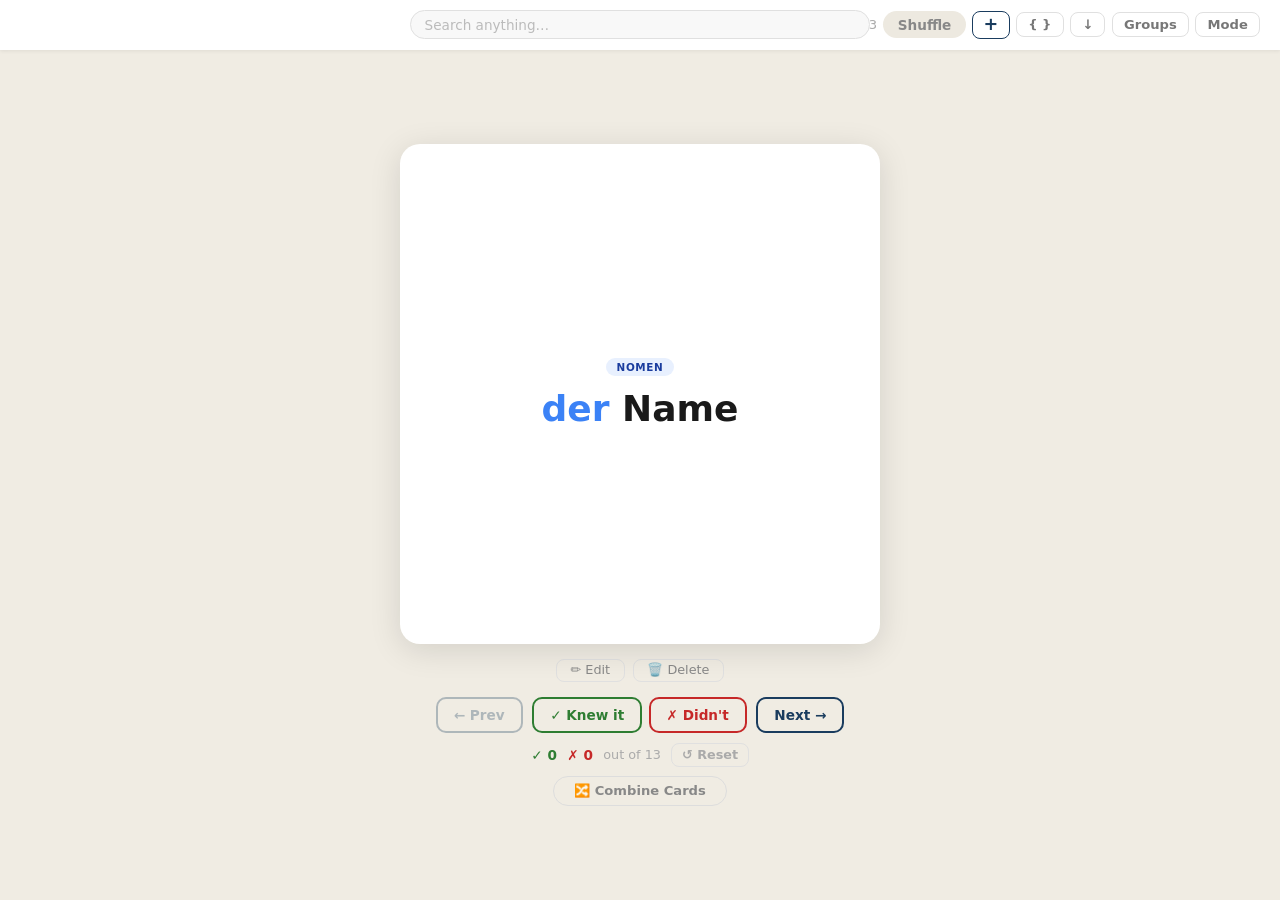
==== index.html @ d4224891 "adds ai capability" ====
<!doctype html>
<html lang="en">
  <head>
    <meta charset="UTF-8" />
    <meta name="viewport" content="width=device-width, initial-scale=1" />
    <title>German Cards</title>
    <link rel="icon" type="image/svg+xml" href="favicon.svg" />
    <link rel="stylesheet" href="style.css" />
  </head>
  <body>
    <!-- ── Single Study Screen ───────────────────────────────── -->
    <div id="view-study" class="view active">
      <header>
        <!-- Group title strip (navy, shown only in group study mode) -->
        <div id="group-title-bar" class="hidden">
          <span id="group-mode-label"></span>
        </div>

        <!-- Main nav row -->
        <div class="header-nav">
          <!-- Back button (group mode) -->
          <button class="hidden" id="btn-back-groups" title="Back to Groups">
            ‹
          </button>

          <!-- Search -->
          <div class="search-wrap" id="search-wrap">
            <input
              type="text"
              id="search-input"
              placeholder="Search anything…"
              autocomplete="off"
              spellcheck="false"
            />
            <div class="search-dropdown hidden" id="search-dropdown"></div>
          </div>

          <!-- Hamburger (mobile only) -->
          <button
            class="header-btn hamburger-btn"
            id="btn-hamburger"
            aria-label="Menu"
          >
            ☰
          </button>

          <!-- Right side controls -->
          <div class="header-right">
            <!-- Deck cycle button + dropdown -->
            <div class="deck-switcher" id="deck-switcher">
              <button class="deck-cycle-btn" id="deck-cycle-btn">Nouns</button>
              <div class="deck-dropdown hidden" id="deck-dropdown">
                <button class="deck-drop-opt" data-deck="nouns">Nouns</button>
                <button class="deck-drop-opt" data-deck="verbs">Verbs</button>
                <button class="deck-drop-opt" data-deck="adjectives">
                  Adjectives
                </button>
                <button class="deck-drop-opt" data-deck="adverbs">
                  Adverbs
                </button>
                <button class="deck-drop-opt" data-deck="prepositions">
                  Prepositions
                </button>
              </div>
            </div>
            <span id="card-counter"></span>
            <div class="shuffle-ctrl">
              <button id="shuffle-btn" class="shuffle-btn">Shuffle</button>
              <button
                id="shuffle-off"
                class="shuffle-off hidden"
                title="Disable shuffle"
              >
                ✕
              </button>
            </div>
            <button class="header-btn primary" id="btn-add" title="Add card">
              +
            </button>
            <button
              class="header-btn"
              id="btn-bulk-add"
              title="Bulk add vocab via JSON"
            >
              { }
            </button>
            <button
              class="header-btn"
              id="btn-export"
              title="Export to vocab.txt"
            >
              ↓
            </button>
            <button class="header-btn" id="btn-groups" title="Groups">
              Groups
            </button>
            <div class="mode-switcher" id="mode-switcher">
              <button class="header-btn mode-cycle-btn" id="mode-cycle-btn">
                Mode
              </button>
              <div class="mode-dropdown hidden" id="mode-dropdown">
                <a class="mode-drop-opt" href="vocabgendertraining/index.html"
                  >Gender</a
                >
                <a class="mode-drop-opt" href="flipped/index.html">Flipped</a>
              </div>
            </div>
          </div>
        </div>
      </header>

      <!-- Card area (hidden when summary shows) -->
      <div id="study-content" class="study-main">
        <div class="card-scene">
          <div class="card-inner" id="card-inner">
            <div class="card-front" id="card-front"></div>
            <div class="card-back" id="card-back"></div>
          </div>
        </div>

        <!-- Edit / Delete row (fixed height slot) -->
        <div class="card-actions-row">
          <div class="card-actions" id="card-actions">
            <button id="btn-edit-card">✏️ Edit</button>
            <button id="btn-delete-card">🗑️ Delete</button>
          </div>
          <div id="delete-confirm" class="hidden">
            <span id="delete-confirm-text">Delete this card?</span>
            <button id="btn-confirm-delete">Yes</button>
            <button id="btn-cancel-delete">No</button>
          </div>
        </div>

        <!-- Prev / Knew / Didn't / Next -->
        <div class="study-nav">
          <button id="btn-prev">← Prev</button>
          <div class="knew-buttons">
            <button id="btn-knew">✓ Knew it</button>
            <button id="btn-didnt">✗ Didn't</button>
          </div>
          <button id="btn-next">Next →</button>
        </div>

        <!-- Score line + reset -->
        <div id="score-line">
          <span id="score-knew">✓ 0</span>
          <span id="score-didnt">✗ 0</span>
          <span id="score-total"></span>
          <button id="btn-reset" title="Reset progress">↺ Reset</button>
        </div>

        <!-- Combine both decks -->
        <button id="btn-combine">🔀 Combine Cards</button>

        <!-- Revision mode banner -->
        <div id="revision-banner" class="hidden">
          Revision mode active &nbsp;·&nbsp;
          <button id="btn-clear-revision">Refill all cards</button>
        </div>
      </div>

      <!-- Session summary -->
      <div class="summary-wrap hidden" id="summary-wrap">
        <div id="session-summary">
          <h2>Session complete!</h2>
          <p id="summary-text"></p>
          <div id="summary-missed-list"></div>
          <div class="summary-buttons">
            <button id="btn-restart">Restart deck</button>
            <button id="btn-retry-missed" class="hidden">↺ Retry missed</button>
            <button id="btn-refill-deck" class="hidden">
              Refill all cards
            </button>
          </div>
        </div>
      </div>
    </div>

    <!-- ── Groups Screen ─────────────────────────────────────── -->
    <div id="view-groups" class="view">
      <header>
        <button class="header-btn" id="btn-back-library">← Library</button>
        <h1 class="groups-title">Groups</h1>
        <button class="header-btn primary" id="btn-new-group">
          + New Group
        </button>
      </header>
      <div id="groups-list" class="groups-list"></div>
    </div>

    <!-- ── Add / Edit Card Modal ─────────────────────────────── -->
    <div id="modal-overlay" class="hidden">
      <div class="modal">
        <h2 id="modal-title">Add Card</h2>

        <div class="type-selector">
          <button class="type-btn active" data-type="verb">Verb</button>
          <button class="type-btn" data-type="noun">Noun</button>
          <button class="type-btn" data-type="adjective">Adjective</button>
          <button class="type-btn" data-type="adverb">Adverb</button>
          <button class="type-btn" data-type="preposition">Preposition</button>
        </div>

        <!-- AI mode toggle -->
        <div class="ai-toggle-row" id="ai-toggle-row">
          <label class="ai-switch">
            <input type="checkbox" id="ai-mode-toggle" />
            <span class="ai-slider"></span>
          </label>
          <span class="ai-toggle-label">✨ AI Fill</span>
          <button id="btn-ai-key" title="Set / change Anthropic API key">
            🔑
          </button>
        </div>

        <!-- AI panel (word input → preview → accept) -->
        <div id="ai-panel" class="hidden">
          <div id="ai-input-row">
            <div class="form-group">
              <label>Word</label>
              <input
                type="text"
                id="ai-word"
                placeholder="e.g. gehen"
                autocomplete="off"
                spellcheck="false"
              />
            </div>
            <button id="btn-ai-generate">✨ Generate</button>
            <div id="ai-error"></div>
          </div>
          <div id="ai-preview" class="hidden">
            <div id="ai-preview-content"></div>
            <div class="ai-preview-actions">
              <button id="btn-ai-accept">✓ Add</button>
              <button id="btn-ai-edit">✏️ Edit</button>
              <button id="btn-ai-cancel">Cancel</button>
            </div>
          </div>
        </div>

        <!-- Verb Form -->
        <div id="verb-form">
          <div class="form-group">
            <label>Infinitiv</label>
            <input type="text" id="verb-name" placeholder="e.g. gehen" />
          </div>
          <div class="form-group">
            <label>Type</label>
            <select id="verb-type">
              <option value="regular">Regular</option>
              <option value="irregular">Irregular</option>
            </select>
          </div>
          <label
            style="
              font-size: 0.75rem;
              font-weight: 700;
              color: #888;
              text-transform: uppercase;
              letter-spacing: 0.05em;
              display: block;
              margin-bottom: 0.4rem;
            "
            >Conjugations</label
          >
          <div class="conjugation-grid">
            <span class="conj-label">ich</span>
            <input type="text" id="conj-ich" placeholder="gehe" />
            <span class="conj-label">du</span>
            <input type="text" id="conj-du" placeholder="gehst" />
            <span class="conj-label">er/sie/es</span
            ><input type="text" id="conj-er" placeholder="geht" />
            <span class="conj-label">wir</span>
            <input type="text" id="conj-wir" placeholder="gehen" />
            <span class="conj-label">ihr</span>
            <input type="text" id="conj-ihr" placeholder="geht" />
            <span class="conj-label">Sie</span>
            <input type="text" id="conj-sie" placeholder="gehen" />
          </div>
          <label
            style="
              font-size: 0.75rem;
              font-weight: 700;
              color: #888;
              text-transform: uppercase;
              letter-spacing: 0.05em;
              display: block;
              margin-top: 0.75rem;
              margin-bottom: 0.4rem;
            "
            >Präteritum</label
          >
          <div class="conjugation-grid">
            <span class="conj-label">ich</span>
            <input type="text" id="prae-ich" placeholder="ging" />
            <span class="conj-label">du</span>
            <input type="text" id="prae-du" placeholder="gingst" />
            <span class="conj-label">er/sie/es</span>
            <input type="text" id="prae-er" placeholder="ging" />
            <span class="conj-label">wir</span>
            <input type="text" id="prae-wir" placeholder="gingen" />
            <span class="conj-label">ihr</span>
            <input type="text" id="prae-ihr" placeholder="gingt" />
            <span class="conj-label">Sie</span>
            <input type="text" id="prae-sie" placeholder="gingen" />
          </div>
          <label
            style="
              font-size: 0.75rem;
              font-weight: 700;
              color: #888;
              text-transform: uppercase;
              letter-spacing: 0.05em;
              display: block;
              margin-top: 0.75rem;
              margin-bottom: 0.4rem;
            "
            >Partizip II</label
          >
          <div class="form-group">
            <input
              type="text"
              id="verb-partizip2"
              placeholder="e.g. gegangen"
            />
          </div>
          <div class="form-group">
            <label>Meaning (English)</label>
            <input type="text" id="verb-eng" placeholder="to go" />
          </div>
          <div class="form-group">
            <label>Meaning (Indonesian)</label>
            <input type="text" id="verb-ind" placeholder="pergi" />
          </div>
        </div>

        <!-- Noun Form -->
        <div id="noun-form" class="hidden">
          <div class="form-group">
            <label>Nomen</label>
            <input type="text" id="noun-name" placeholder="e.g. Hund" />
          </div>
          <div class="form-group">
            <label>Plural</label>
            <input type="text" id="noun-plural" placeholder="e.g. Hunde" />
          </div>
          <div class="form-group">
            <label>Gender</label>
            <select id="noun-gender">
              <option value="maskulin">Maskulin (der)</option>
              <option value="feminin">Feminin (die)</option>
              <option value="netral">Netral (das)</option>
            </select>
          </div>
          <div class="form-group">
            <label>Meaning (English)</label>
            <input type="text" id="noun-eng" placeholder="dog" />
          </div>
          <div class="form-group">
            <label>Meaning (Indonesian)</label>
            <input type="text" id="noun-ind" placeholder="anjing" />
          </div>
        </div>

        <!-- Adverb Form -->
        <div id="adverb-form" class="hidden">
          <div class="form-group">
            <label>Adverb</label>
            <input type="text" id="adv-name" placeholder="e.g. schnell" />
          </div>
          <div class="form-group">
            <label>Type</label>
            <select id="adv-type">
              <option value="modal">Modal (how)</option>
              <option value="temporal">Temporal (when)</option>
              <option value="lokal">Lokal (where)</option>
              <option value="kausal">Kausal (why)</option>
            </select>
          </div>
          <div class="form-group">
            <label>Meaning (English)</label>
            <input type="text" id="adv-eng" placeholder="quickly" />
          </div>
          <div class="form-group">
            <label>Meaning (Indonesian)</label>
            <input type="text" id="adv-ind" placeholder="dengan cepat" />
          </div>
        </div>

        <!-- Preposition Form -->
        <div id="preposition-form" class="hidden">
          <div class="form-group">
            <label>Präposition</label>
            <input type="text" id="prep-name" placeholder="e.g. bei" />
          </div>
          <div class="form-group">
            <label>Case</label>
            <select id="prep-case">
              <option value="dativ">Dativ</option>
              <option value="akkusativ">Akkusativ</option>
              <option value="dativ/akkusativ">Dativ / Akkusativ</option>
            </select>
          </div>
          <div class="form-group">
            <label>Meaning (English)</label>
            <input type="text" id="prep-eng" placeholder="at / near / with" />
          </div>
          <div class="form-group">
            <label>Meaning (Indonesian)</label>
            <input
              type="text"
              id="prep-ind"
              placeholder="di / dekat / dengan"
            />
          </div>
        </div>

        <!-- Adjective Form -->
        <div id="adjective-form" class="hidden">
          <div class="form-group">
            <label>Grundform</label>
            <input type="text" id="adj-name" placeholder="e.g. schnell" />
          </div>
          <div class="form-group">
            <label>Komparativ</label>
            <input
              type="text"
              id="adj-comparative"
              placeholder="e.g. schneller"
            />
          </div>
          <div class="form-group">
            <label>Superlativ</label>
            <input
              type="text"
              id="adj-superlative"
              placeholder="e.g. am schnellsten"
            />
          </div>
          <div class="form-group">
            <label>Meaning (English)</label>
            <input type="text" id="adj-eng" placeholder="fast" />
          </div>
          <div class="form-group">
            <label>Meaning (Indonesian)</label>
            <input type="text" id="adj-ind" placeholder="cepat" />
          </div>
        </div>

        <div class="modal-actions">
          <button id="btn-modal-save">Save</button>
          <button id="btn-modal-cancel">Cancel</button>
        </div>
      </div>
    </div>

    <!-- ── Group Create / Edit Modal ─────────────────────────── -->
    <div id="modal-group-overlay" class="hidden">
      <div class="modal">
        <h2 id="modal-group-title">New Group</h2>

        <div class="form-group">
          <label>Group Name</label>
          <input
            type="text"
            id="group-name-input"
            placeholder="e.g. Week 1 Vocab"
          />
        </div>

        <div class="card-picker">
          <div class="card-picker-header">
            <span class="picker-label">Cards</span>
            <input
              type="text"
              id="card-picker-search"
              placeholder="Filter cards…"
              autocomplete="off"
              spellcheck="false"
            />
          </div>
          <div id="card-picker-list"></div>
        </div>

        <div class="modal-actions">
          <button id="btn-group-save">Save</button>
          <button id="btn-group-cancel">Cancel</button>
        </div>
      </div>
    </div>

    <!-- ── Bulk Add Vocab Modal ─────────────────────────────── -->
    <div id="modal-bulk-overlay" class="hidden">
      <div class="modal">
        <h2>Add Vocab</h2>
        <div class="form-group">
          <label>Add Mode</label>
          <select id="bulk-add-mode">
            <option value="single">Single Type</option>
            <option value="combined">Combined (All Types)</option>
          </select>
        </div>
        <div id="bulk-single-fields" class="form-group">
          <label>Type of Vocab</label>
          <select id="bulk-vocab-type">
            <option value="noun">Noun</option>
            <option value="verb">Verb</option>
            <option value="adjective">Adjective</option>
            <option value="adverb">Adverb</option>
            <option value="preposition">Preposition</option>
          </select>
        </div>
        <div id="bulk-combined-fields" class="form-group hidden">
          <label>Type of Input</label>
          <select id="bulk-input-type">
            <option value="text">Text</option>
            <option value="file">File Upload</option>
          </select>
          <input
            type="file"
            id="bulk-vocab-file"
            accept=".txt,.json"
            class="hidden"
            style="margin-top: 0.5rem"
          />
        </div>
        <div class="form-group">
          <label>Vocab JSON</label>
          <textarea
            id="bulk-vocab-json"
            rows="12"
            spellcheck="false"
            style="
              width: 100%;
              font-family: monospace;
              font-size: 0.82rem;
              padding: 0.5rem;
              border: 1px solid #ccc;
              border-radius: 6px;
              resize: vertical;
              background: #fafafa;
            "
          ></textarea>
        </div>
        <div
          id="bulk-vocab-error"
          style="
            color: #e53935;
            font-size: 0.85rem;
            min-height: 1.2em;
            margin-bottom: 0.5rem;
          "
        ></div>
        <div class="modal-actions">
          <button id="btn-bulk-save">Add</button>
          <button id="btn-bulk-cancel">Cancel</button>
        </div>
      </div>
    </div>

    <!-- ── Logout (fixed, bottom-right, admin only) ─────────── -->
    <button id="btn-logout" class="logout-fab hidden">Logout</button>

    <script src="domhandler.js"></script>
    <script src="data.js"></script>
    <script src="render.js"></script>
    <script src="search.js"></script>
    <script src="groups.js"></script>
    <script src="modal.js"></script>
    <script src="ai.js"></script>
    <script src="auth.js"></script>
    <script src="app.js"></script>
  </body>
</html>
---- style.css ----
*,
*::before,
*::after {
  box-sizing: border-box;
  margin: 0;
  padding: 0;
}

/* ── Logout FAB (bottom-right, admin only) ──────────────────────────────────── */

#btn-logout {
  position: fixed;
  bottom: 1rem;
  right: 1rem;
  z-index: 999;
  background: transparent;
  color: #aaa;
  border: 1px solid #ccc;
  border-radius: 6px;
  padding: 0.3rem 0.65rem;
  font-size: 0.7rem;
  font-family: inherit;
  cursor: pointer;
  transition:
    color 0.15s,
    border-color 0.15s;
}
#btn-logout:hover {
  color: #555;
  border-color: #999;
}

html,
body {
  width: 100%;
  max-width: 100vw;
  overflow-x: hidden;
}

body {
  font-family:
    system-ui,
    -apple-system,
    "Segoe UI",
    sans-serif;
  background: #f0ece3;
  color: #1a1a1a;
}

.view {
  display: none;
}
.view.active {
  display: flex;
  flex-direction: column;
  min-height: 100vh;
  width: 100%;
}
.hidden {
  display: none !important;
}

/* ── Header ───────────────────────────────────────────────────── */

#view-study header {
  display: flex;
  flex-direction: column;
  align-items: stretch;
  background: white;
  box-shadow: 0 1px 4px rgba(0, 0, 0, 0.08);
  flex-shrink: 0;
  width: 100%;
  min-width: 0;
}

/* Navy title strip shown in group study mode */
#group-title-bar {
  background: #1a3c5e;
  color: rgba(255, 255, 255, 0.88);
  text-align: center;
  padding: 0.25rem 1.25rem;
  font-size: 0.75rem;
  font-weight: 700;
  letter-spacing: 0.05em;
  text-transform: uppercase;
  white-space: nowrap;
  overflow: hidden;
  text-overflow: ellipsis;
}

/* Main nav row inside header */
.header-nav {
  display: flex;
  align-items: center;
  justify-content: space-between;
  padding: 0.65rem 1.25rem;
  gap: 0.5rem;
  min-width: 0;
  position: relative;
}

/* Chevron back button */
#btn-back-groups {
  background: none;
  border: none;
  font-size: 1.6rem;
  color: #1a3c5e;
  padding: 0 0.15rem;
  cursor: pointer;
  flex-shrink: 0;
  line-height: 1;
  font-weight: 300;
  transition: color 0.15s;
}
#btn-back-groups:hover {
  color: #142d47;
}

/* ── Deck Cycle Button ───────────────────────────────────────── */

.deck-switcher {
  position: relative;
  flex-shrink: 0;
}

.deck-cycle-btn {
  border: none;
  background: #ede9e0;
  border-radius: 50px;
  padding: 0.4rem 1.1rem;
  font-weight: 700;
  cursor: pointer;
  font-size: 0.9rem;
  color: #1a3c5e;
  font-family: inherit;
  white-space: nowrap;
  user-select: none;
  -webkit-user-select: none;
  transition: background 0.15s;
  touch-action: none;
}

.deck-cycle-btn:hover {
  background: #ddd8cc;
}
.deck-cycle-btn:active {
  background: #ccc8be;
}

.deck-dropdown {
  position: absolute;
  top: calc(100% + 6px);
  left: 0;
  background: white;
  border-radius: 10px;
  box-shadow: 0 4px 20px rgba(0, 0, 0, 0.18);
  overflow: hidden;
  min-width: 130px;
  z-index: 200;
}

.deck-drop-opt {
  display: block;
  width: 100%;
  padding: 0.6rem 1.1rem;
  border: none;
  background: transparent;
  text-align: left;
  font-weight: 600;
  font-size: 0.9rem;
  cursor: pointer;
  font-family: inherit;
  color: #333;
  transition: background 0.1s;
}

.deck-drop-opt:hover,
.deck-drop-opt.highlighted {
  background: #f0ece4;
}

.deck-drop-opt.active {
  color: #1a3c5e;
  background: #e8f0fe;
}

/* ── Mode Dropdown ───────────────────────────────────────────── */

.mode-switcher {
  position: relative;
  flex-shrink: 0;
}

.mode-dropdown {
  position: absolute;
  top: calc(100% + 6px);
  right: 0;
  background: white;
  border-radius: 10px;
  box-shadow: 0 4px 20px rgba(0, 0, 0, 0.18);
  overflow: hidden;
  min-width: 120px;
  z-index: 200;
}

.mode-drop-opt {
  display: block;
  width: 100%;
  padding: 0.6rem 1.1rem;
  border: none;
  background: transparent;
  text-align: left;
  font-weight: 600;
  font-size: 0.9rem;
  cursor: pointer;
  font-family: inherit;
  color: #333;
  text-decoration: none;
  transition: background 0.1s;
  box-sizing: border-box;
}

.mode-drop-opt:hover {
  background: #f0ece4;
}

/* ── Header Right ─────────────────────────────────────────────── */

.header-right {
  display: flex;
  align-items: center;
  gap: 0.4rem;
  flex-shrink: 1;
  margin-left: auto;
  min-width: 0;
}

#card-counter {
  color: #aaa;
  font-size: 0.82rem;
  min-width: 34px;
  text-align: right;
}

.shuffle-ctrl {
  display: flex;
  align-items: center;
  gap: 3px;
}

.shuffle-btn {
  border: none;
  background: #ede9e0;
  border-radius: 50px;
  padding: 0.35rem 0.9rem;
  font-weight: 700;
  font-size: 0.85rem;
  color: #888;
  cursor: pointer;
  font-family: inherit;
  white-space: nowrap;
  transition:
    background 0.15s,
    color 0.15s;
}

.shuffle-btn.active {
  background: #1a3c5e;
  color: #fff;
}

.shuffle-off {
  width: 20px;
  height: 20px;
  border: none;
  border-radius: 50%;
  background: #bbb;
  color: #fff;
  font-size: 0.65rem;
  cursor: pointer;
  font-family: inherit;
  line-height: 1;
  padding: 0;
  transition: background 0.15s;
}

.shuffle-off:hover {
  background: #999;
}

.header-btn {
  background: none;
  border: 1.5px solid #e0e0e0;
  border-radius: 8px;
  padding: 0.32rem 0.7rem;
  cursor: pointer;
  font-size: 0.82rem;
  color: #777;
  transition:
    background 0.15s,
    border-color 0.15s,
    color 0.15s;
  font-family: inherit;
  font-weight: 700;
  line-height: 1;
}

.header-btn:hover {
  background: #f0f0f0;
  border-color: #bbb;
}

.header-btn.primary {
  border-color: #1a3c5e;
  color: #1a3c5e;
  font-size: 1.1rem;
  padding: 0.25rem 0.65rem;
}

.header-btn.primary:hover {
  background: #1a3c5e;
  color: white;
}

.header-btn-label {
  background: none;
  border: 1.5px solid #e0e0e0;
  border-radius: 8px;
  padding: 0.32rem 0.7rem;
  cursor: pointer;
  font-size: 0.82rem;
  color: #777;
  font-weight: 700;
  line-height: 1;
  display: inline-flex;
  align-items: center;
  transition: background 0.15s;
}

.header-btn-label:hover {
  background: #f0f0f0;
}
#input-import {
  display: none;
}

/* ── Study Main ───────────────────────────────────────────────── */

.study-main {
  display: flex;
  flex-direction: column;
  align-items: center;
  flex: 1;
  padding: 0.75rem 1rem;
  gap: 0.6rem;
  min-height: 0;
  justify-content: center;
}

/* ── Card Flip ────────────────────────────────────────────────── */

.card-scene {
  width: min(480px, 92vw);
  height: 500px;
  perspective: 1200px;
  cursor: pointer;
  user-select: none;
  -webkit-user-select: none;
  touch-action: pan-y;
}

.card-inner {
  width: 100%;
  height: 100%;
  transform-style: preserve-3d;
  transition: transform 0.35s cubic-bezier(0.4, 0, 0.2, 1);
  position: relative;
}

.card-inner.flipped {
  transform: rotateY(180deg);
}

.card-front,
.card-back {
  position: absolute;
  inset: 0;
  backface-visibility: hidden;
  -webkit-backface-visibility: hidden;
  background: white;
  border-radius: 20px;
  box-shadow: 0 6px 32px rgba(0, 0, 0, 0.12);
  display: flex;
  flex-direction: column;
  align-items: center;
  justify-content: center;
  padding: 1.5rem;
  overflow: hidden;
}

.card-back {
  transform: rotateY(180deg);
  justify-content: flex-start;
  overflow-y: auto;
}

/* ── Badges ───────────────────────────────────────────────────── */

.badge {
  display: inline-block;
  font-size: 0.65rem;
  font-weight: 700;
  padding: 0.2rem 0.65rem;
  border-radius: 20px;
  text-transform: uppercase;
  letter-spacing: 0.06em;
}

.noun-badge {
  background: #e8f0fe;
  color: #1a3c9e;
}
.verb-badge {
  background: #fce8e6;
  color: #9e1a1a;
}
.adj-badge {
  background: #e6f4ea;
  color: #1a6b3c;
}
.adv-badge {
  background: #f3e8ff;
  color: #6b1a9e;
}
.prep-badge {
  background: #fff8e1;
  color: #7a5c00;
}
.reg-badge {
  background: #e6f4ea;
  color: #1a7a3c;
}
.irreg-badge {
  background: #fff3e0;
  color: #b85c00;
}
.gender-m {
  background: #e8f0fe;
  color: #1a3c9e;
}
.gender-f {
  background: #fce8e6;
  color: #9e1a1a;
}
.gender-n {
  background: #e6f4ea;
  color: #1a7a3c;
}

.badge-row {
  display: flex;
  gap: 0.4rem;
  align-items: center;
}

/* ── Card Front ───────────────────────────────────────────────── */

.card-front-inner {
  display: flex;
  flex-direction: column;
  align-items: center;
  gap: 0.75rem;
}

.card-word {
  font-size: 2.25rem;
  font-weight: 800;
  color: #1a1a1a;
  text-align: center;
  line-height: 1.15;
}

.card-article {
  color: #aaa;
}
.card-article.article-der {
  color: #3b82f6;
}
.card-article.article-die {
  color: #ec4899;
}

.card-hint {
  font-size: 0.8rem;
  color: #ccc;
  margin-top: 0.25rem;
}

/* ── Card Back ────────────────────────────────────────────────── */

.back-content {
  width: 100%;
}

.back-header {
  display: flex;
  align-items: center;
  gap: 0.5rem;
  margin-bottom: 0.8rem;
  flex-wrap: wrap;
}

.back-word {
  font-size: 1.2rem;
  font-weight: 700;
}

.back-row {
  display: flex;
  align-items: center;
  gap: 0.6rem;
  padding: 0.3rem 0;
  border-top: 1px solid #f0f0f0;
  font-size: 0.9rem;
}

.row-label {
  color: #bbb;
  font-size: 0.75rem;
  font-weight: 600;
  text-transform: uppercase;
  letter-spacing: 0.04em;
  min-width: 48px;
}

.flag {
  font-size: 1rem;
}

/* ── Conjugation Table ────────────────────────────────────────── */

.conj-table {
  width: 100%;
  border-collapse: collapse;
  font-size: 0.88rem;
  margin-bottom: 0.75rem;
}

.conj-table td {
  padding: 0.2rem 0.4rem;
}
.conj-table .subj {
  color: #bbb;
  font-size: 0.78rem;
  width: 80px;
  font-weight: 600;
}
.conj-table tr:not(:first-child) td {
  border-top: 1px solid #f4f4f4;
}

.prae-label {
  font-size: 0.7rem;
  font-weight: 700;
  color: #aaa;
  text-transform: uppercase;
  letter-spacing: 0.05em;
  margin: 0.4rem 0 0.2rem;
}

.partizip2-val {
  font-size: 1.1rem;
  font-weight: 600;
  text-align: center;
  margin: 0.15rem 0 0.6rem;
}

/* ── Card Actions Row ─────────────────────────────────────────── */

.card-actions-row {
  display: flex;
  align-items: center;
  justify-content: center;
  height: 34px;
  flex-shrink: 0;
}

.card-actions {
  display: flex;
  gap: 0.5rem;
}

.card-actions button {
  background: none;
  border: 1.5px solid #e0e0e0;
  border-radius: 8px;
  padding: 0.28rem 0.85rem;
  cursor: pointer;
  font-size: 0.8rem;
  color: #888;
  transition:
    background 0.15s,
    border-color 0.15s;
  line-height: 1;
  font-family: inherit;
}

.card-actions button:hover {
  background: #f5f5f5;
  border-color: #ccc;
}

#delete-confirm {
  background: #fff5f5;
  border: 1.5px solid #f5c6c6;
  border-radius: 10px;
  padding: 0.28rem 1rem;
  display: flex;
  align-items: center;
  gap: 0.5rem;
  font-size: 0.82rem;
  color: #c53030;
}

#delete-confirm button {
  padding: 0.22rem 0.65rem;
  border-radius: 6px;
  border: none;
  cursor: pointer;
  font-weight: 700;
  font-size: 0.8rem;
  font-family: inherit;
}

#btn-confirm-delete {
  background: #e53e3e;
  color: white;
}
#btn-cancel-delete {
  background: #eee;
  color: #444;
}

/* ── Study Nav ────────────────────────────────────────────────── */

.study-nav {
  display: flex;
  align-items: center;
  gap: 0.6rem;
  flex-wrap: wrap;
  justify-content: center;
  flex-shrink: 0;
}

.study-nav button {
  padding: 0.5rem 1rem;
  border-radius: 10px;
  border: 2px solid #1a3c5e;
  background: transparent;
  color: #1a3c5e;
  font-weight: 700;
  cursor: pointer;
  font-size: 0.85rem;
  transition:
    background 0.15s,
    color 0.15s;
  font-family: inherit;
}

.study-nav button:hover {
  background: #1a3c5e;
  color: white;
}
.study-nav button:disabled {
  opacity: 0.3;
  cursor: default;
}
.study-nav button:disabled:hover {
  background: transparent;
  color: #1a3c5e;
}

.knew-buttons {
  display: flex;
  gap: 0.4rem;
}

#btn-knew {
  border-color: #2e7d32;
  color: #2e7d32;
}
#btn-knew:hover {
  background: #2e7d32;
  color: white;
}
#btn-didnt {
  border-color: #c62828;
  color: #c62828;
}
#btn-didnt:hover {
  background: #c62828;
  color: white;
}

/* ── Score Line ───────────────────────────────────────────────── */

#score-line {
  display: flex;
  align-items: center;
  gap: 0.65rem;
  flex-shrink: 0;
  font-size: 0.85rem;
  font-weight: 700;
}

#score-knew {
  color: #2e7d32;
}
#score-didnt {
  color: #c62828;
}
#score-total {
  color: #aaa;
  font-weight: 400;
  font-size: 0.8rem;
}

#btn-reset {
  background: none;
  border: 1.5px solid #e0e0e0;
  border-radius: 8px;
  padding: 0.22rem 0.6rem;
  cursor: pointer;
  font-size: 0.8rem;
  color: #aaa;
  font-family: inherit;
  font-weight: 700;
  transition:
    background 0.15s,
    border-color 0.15s,
    color 0.15s;
}

#btn-reset:hover {
  background: #f0f0f0;
  border-color: #bbb;
  color: #555;
}

/* Highlight answered state on navigation buttons */
#btn-knew.answered {
  background: #2e7d32;
  color: white;
  border-color: #2e7d32;
}
#btn-didnt.answered {
  background: #c62828;
  color: white;
  border-color: #c62828;
}
#btn-knew.answered:hover {
  background: #1b5e20;
}
#btn-didnt.answered:hover {
  background: #8e1717;
}

/* ── Combine Button ───────────────────────────────────────────── */

#btn-combine {
  background: none;
  border: 1.5px solid #ddd;
  border-radius: 50px;
  padding: 0.38rem 1.25rem;
  cursor: pointer;
  font-size: 0.82rem;
  color: #888;
  font-weight: 700;
  transition: all 0.2s;
  font-family: inherit;
  flex-shrink: 0;
}

#btn-combine:hover {
  background: #f0f0f0;
  border-color: #bbb;
}

#btn-combine.active {
  background: #1a3c5e;
  border-color: #1a3c5e;
  color: white;
}

/* ── Session Summary ──────────────────────────────────────────── */

.summary-wrap {
  display: flex;
  flex: 1;
  align-items: center;
  justify-content: center;
  padding: 2rem;
}

#session-summary {
  background: white;
  border-radius: 20px;
  padding: 2.5rem 3rem;
  text-align: center;
  box-shadow: 0 4px 24px rgba(0, 0, 0, 0.1);
  max-width: 400px;
  width: 100%;
}

#session-summary h2 {
  font-size: 1.5rem;
  color: #1a3c5e;
  margin-bottom: 0.6rem;
  font-weight: 700;
}
#session-summary p {
  color: #666;
  margin-bottom: 1rem;
  font-size: 0.95rem;
}

#summary-missed-list {
  text-align: left;
  margin-bottom: 1.25rem;
  max-height: 180px;
  overflow-y: auto;
}
.missed-heading {
  font-size: 0.7rem;
  font-weight: 700;
  color: #aaa;
  text-transform: uppercase;
  letter-spacing: 0.06em;
  margin-bottom: 0.4rem;
}
.missed-item {
  font-size: 0.88rem;
  padding: 0.25rem 0;
  border-bottom: 1px solid #f0f0f0;
  color: #1a1a1a;
}
.missed-item:last-child {
  border-bottom: none;
}
.missed-article {
  font-weight: 700;
}
.missed-meaning {
  color: #aaa;
}

#revision-banner {
  font-size: 0.78rem;
  color: #b85c00;
  background: #fff3e0;
  border: 1px solid #ffd08a;
  border-radius: 8px;
  padding: 0.35rem 0.85rem;
  display: flex;
  align-items: center;
  gap: 0.5rem;
}
#revision-banner button {
  background: none;
  border: 1px solid #b85c00;
  border-radius: 6px;
  color: #b85c00;
  font-size: 0.75rem;
  font-weight: 700;
  padding: 0.2rem 0.55rem;
  cursor: pointer;
  font-family: inherit;
}
#revision-banner button:hover {
  background: #b85c00;
  color: white;
}

.summary-buttons {
  display: flex;
  gap: 0.75rem;
  justify-content: center;
  flex-wrap: wrap;
}

.summary-buttons button {
  padding: 0.6rem 1.5rem;
  border-radius: 10px;
  border: 2px solid #1a3c5e;
  background: transparent;
  color: #1a3c5e;
  font-weight: 700;
  cursor: pointer;
  font-size: 0.9rem;
  transition:
    background 0.15s,
    color 0.15s;
  font-family: inherit;
}

.summary-buttons button:hover {
  background: #1a3c5e;
  color: white;
}

/* ── Modal ────────────────────────────────────────────────────── */

#modal-overlay,
#modal-group-overlay,
#modal-bulk-overlay {
  position: fixed;
  inset: 0;
  background: rgba(0, 0, 0, 0.45);
  display: flex;
  align-items: center;
  justify-content: center;
  z-index: 100;
  padding: 1rem;
  overflow-y: auto;
}

.modal {
  background: white;
  border-radius: 20px;
  padding: 2rem;
  width: min(520px, 100%);
  max-height: 90vh;
  overflow-y: auto;
}

.modal h2 {
  font-size: 1.2rem;
  color: #1a3c5e;
  margin-bottom: 1.25rem;
  font-weight: 700;
}

.type-selector {
  display: flex;
  gap: 0.5rem;
  margin-bottom: 1.5rem;
}

.type-btn {
  flex: 1;
  padding: 0.5rem;
  border: 2px solid #ddd;
  border-radius: 8px;
  background: transparent;
  font-weight: 700;
  cursor: pointer;
  color: #aaa;
  font-size: 0.9rem;
  transition: all 0.15s;
  font-family: inherit;
}

.type-btn.active {
  border-color: #1a3c5e;
  color: #1a3c5e;
  background: #f0f4ff;
}
.type-btn:disabled {
  opacity: 0.4;
  cursor: default;
}

.form-group {
  margin-bottom: 1rem;
}

.form-group label {
  display: block;
  font-size: 0.72rem;
  font-weight: 700;
  color: #aaa;
  margin-bottom: 0.35rem;
  text-transform: uppercase;
  letter-spacing: 0.05em;
}

.form-group input,
.form-group select {
  width: 100%;
  padding: 0.55rem 0.8rem;
  border: 1.5px solid #e0e0e0;
  border-radius: 8px;
  font-size: 0.95rem;
  outline: none;
  transition: border-color 0.15s;
  font-family: inherit;
}

.form-group input:focus,
.form-group select:focus {
  border-color: #1a3c5e;
}

.conjugation-grid {
  display: grid;
  grid-template-columns: 80px 1fr;
  gap: 0.4rem 0.6rem;
  align-items: center;
  margin-bottom: 1rem;
  padding: 0.85rem 1rem;
  background: #f8f9fa;
  border-radius: 10px;
}

.conjugation-grid .conj-label {
  font-size: 0.82rem;
  color: #aaa;
  font-weight: 700;
}

.conjugation-grid input {
  padding: 0.36rem 0.65rem;
  border: 1.5px solid #e0e0e0;
  border-radius: 7px;
  font-size: 0.9rem;
  outline: none;
  font-family: inherit;
}

.conjugation-grid input:focus {
  border-color: #1a3c5e;
}

.modal-actions {
  display: flex;
  gap: 0.75rem;
  margin-top: 1.5rem;
}

.modal-actions button {
  flex: 1;
  padding: 0.65rem;
  border-radius: 10px;
  font-weight: 700;
  cursor: pointer;
  font-size: 0.95rem;
  font-family: inherit;
  transition: all 0.15s;
}

#btn-modal-save {
  background: #1a3c5e;
  color: white;
  border: none;
}
#btn-modal-save:hover {
  background: #142d47;
}
#btn-modal-cancel {
  background: transparent;
  color: #666;
  border: 2px solid #ddd;
}
#btn-modal-cancel:hover {
  background: #f5f5f5;
}

/* ── Search ───────────────────────────────────────────────────── */

.search-wrap {
  position: absolute;
  left: 50%;
  transform: translateX(-50%);
  width: min(42%, 460px);
  min-width: 180px;
  z-index: 5;
}

#search-input {
  width: 100%;
  padding: 0.35rem 0.85rem;
  border: 1.5px solid #e0e0e0;
  border-radius: 50px;
  font-size: 0.85rem;
  outline: none;
  font-family: inherit;
  background: #f8f8f8;
  color: #1a1a1a;
  transition:
    border-color 0.15s,
    background 0.15s;
}

#search-input:focus {
  border-color: #1a3c5e;
  background: white;
}
#search-input::placeholder {
  color: #bbb;
}

.search-dropdown {
  position: absolute;
  top: calc(100% + 6px);
  left: 0;
  min-width: 300px;
  background: white;
  border-radius: 12px;
  box-shadow: 0 8px 32px rgba(0, 0, 0, 0.18);
  z-index: 50;
  max-height: 340px;
  overflow-y: auto;
}

.search-result {
  display: flex;
  align-items: center;
  gap: 0.55rem;
  padding: 0.52rem 0.85rem;
  cursor: pointer;
  border-top: 1px solid #f4f4f4;
  transition: background 0.1s;
}

.search-result:first-child {
  border-top: none;
}
.search-result:hover {
  background: #f5f7ff;
}

.search-result-parent {
  font-weight: 700;
  font-size: 0.88rem;
  color: #1a1a1a;
  flex: 1;
  min-width: 0;
  white-space: nowrap;
  overflow: hidden;
  text-overflow: ellipsis;
}

.search-result-match {
  font-size: 0.75rem;
  color: #bbb;
  white-space: nowrap;
  flex-shrink: 0;
}

.search-result-match mark {
  background: #fff3cd;
  color: #1a1a1a;
  border-radius: 2px;
  font-style: normal;
  padding: 0 1px;
}

.search-no-results {
  padding: 0.75rem 1rem;
  font-size: 0.85rem;
  color: #bbb;
  text-align: center;
}

/* ── Group Mode (study header) ────────────────────────────── */

/* ── Groups View ──────────────────────────────────────────── */

#view-groups header {
  display: flex;
  align-items: center;
  justify-content: space-between;
  padding: 0.65rem 1.25rem;
  background: white;
  box-shadow: 0 1px 4px rgba(0, 0, 0, 0.08);
  gap: 1rem;
  flex-shrink: 0;
}

.groups-title {
  font-size: 1.05rem;
  font-weight: 700;
  color: #1a3c5e;
  flex: 1;
  text-align: center;
}

.groups-list {
  flex: 1;
  overflow-y: auto;
  padding: 1.1rem 1.25rem;
  display: flex;
  flex-direction: column;
  gap: 0.65rem;
  max-width: 640px;
  width: 100%;
  margin: 0 auto;
  align-self: center;
  box-sizing: border-box;
}

.groups-empty {
  text-align: center;
  color: #bbb;
  font-size: 0.95rem;
  padding: 3rem 1rem;
  line-height: 1.6;
}

.group-row {
  background: white;
  border-radius: 14px;
  padding: 0.9rem 1.1rem;
  display: flex;
  align-items: center;
  justify-content: space-between;
  box-shadow: 0 2px 8px rgba(0, 0, 0, 0.06);
  gap: 0.75rem;
}

.group-info {
  display: flex;
  align-items: baseline;
  gap: 0.65rem;
  min-width: 0;
  flex: 1;
}

.group-name {
  font-weight: 700;
  font-size: 1rem;
  color: #1a1a1a;
  white-space: nowrap;
  overflow: hidden;
  text-overflow: ellipsis;
}

.group-count {
  font-size: 0.78rem;
  color: #aaa;
  font-weight: 600;
  white-space: nowrap;
}

.group-btns {
  display: flex;
  align-items: center;
  gap: 0.4rem;
  flex-shrink: 0;
}

.group-open-btn {
  background: #1a3c5e;
  color: white;
  border: none;
  border-radius: 8px;
  padding: 0.35rem 0.9rem;
  font-weight: 700;
  font-size: 0.82rem;
  cursor: pointer;
  font-family: inherit;
  transition: background 0.15s;
}

.group-open-btn:hover {
  background: #142d47;
}

.group-edit-btn,
.group-del-btn {
  background: none;
  border: 1.5px solid #e0e0e0;
  border-radius: 8px;
  padding: 0.3rem 0.55rem;
  cursor: pointer;
  font-size: 0.82rem;
  line-height: 1;
  transition:
    background 0.15s,
    border-color 0.15s;
  font-family: inherit;
}

.group-edit-btn:hover {
  background: #f0f0f0;
  border-color: #bbb;
}
.group-del-btn:hover {
  background: #fff0f0;
  border-color: #f5c6c6;
}

.group-del-confirm-text {
  font-size: 0.8rem;
  color: #c53030;
  white-space: nowrap;
}

.group-confirm-yes,
.group-confirm-no {
  border: none;
  border-radius: 6px;
  padding: 0.25rem 0.65rem;
  font-weight: 700;
  font-size: 0.78rem;
  cursor: pointer;
  font-family: inherit;
}

.group-confirm-yes {
  background: #e53e3e;
  color: white;
}
.group-confirm-no {
  background: #eee;
  color: #444;
}

/* ── Card Picker (inside group modal) ─────────────────────── */

.card-picker {
  border: 1.5px solid #e0e0e0;
  border-radius: 10px;
  overflow: hidden;
  margin-bottom: 0.5rem;
}

.card-picker-header {
  display: flex;
  align-items: center;
  gap: 0.75rem;
  padding: 0.5rem 0.85rem;
  background: #f8f9fa;
  border-bottom: 1.5px solid #e0e0e0;
}

.picker-label {
  font-size: 0.72rem;
  font-weight: 700;
  color: #aaa;
  text-transform: uppercase;
  letter-spacing: 0.05em;
  white-space: nowrap;
}

#card-picker-search {
  flex: 1;
  padding: 0.28rem 0.65rem;
  border: 1.5px solid #e0e0e0;
  border-radius: 50px;
  font-size: 0.82rem;
  outline: none;
  font-family: inherit;
  background: white;
  min-width: 0;
  transition: border-color 0.15s;
}

#card-picker-search:focus {
  border-color: #1a3c5e;
}

#card-picker-list {
  max-height: 260px;
  overflow-y: auto;
}

.picker-item {
  display: flex;
  align-items: center;
  gap: 0.55rem;
  padding: 0.45rem 0.85rem;
  border-top: 1px solid #f4f4f4;
  transition: background 0.1s;
}

.picker-item:first-child {
  border-top: none;
}
.picker-item.selected {
  background: #f0f4ff;
}

.picker-name {
  font-weight: 700;
  font-size: 0.88rem;
  color: #1a1a1a;
  flex: 1;
  min-width: 0;
  white-space: nowrap;
  overflow: hidden;
  text-overflow: ellipsis;
}

.picker-meaning {
  font-size: 0.75rem;
  color: #bbb;
  white-space: nowrap;
  flex-shrink: 0;
}

.picker-toggle {
  flex-shrink: 0;
  width: 26px;
  height: 26px;
  border-radius: 50%;
  border: 2px solid #1a3c5e;
  background: transparent;
  color: #1a3c5e;
  font-size: 1.1rem;
  font-weight: 700;
  cursor: pointer;
  display: flex;
  align-items: center;
  justify-content: center;
  line-height: 1;
  font-family: inherit;
  transition:
    background 0.15s,
    color 0.15s;
}

.picker-toggle.is-in {
  background: #1a3c5e;
  color: white;
}
.picker-toggle:hover {
  background: #1a3c5e;
  color: white;
}

.picker-empty {
  padding: 1rem;
  text-align: center;
  color: #bbb;
  font-size: 0.85rem;
}

/* ── Mobile modals (bottom sheet) ────────────────────────────── */

@media (max-width: 600px) {
  .card-scene { height: 250px; min-height: 200px; }
}

@media (max-width: 600px) {
  #modal-overlay,
  #modal-group-overlay,
  #modal-bulk-overlay {
    align-items: flex-end;
    padding: 0;
  }

  #modal-overlay .modal,
  #modal-group-overlay .modal,
  #modal-bulk-overlay .modal {
    width: 100%;
    border-radius: 20px 20px 0 0;
    padding: 1.5rem 1.25rem 1.25rem;
    max-height: 92vh;
  }

  /* Group modal: make picker list fill remaining height */
  #modal-group-overlay .modal {
    display: flex;
    flex-direction: column;
    overflow: hidden;
  }

  #modal-group-overlay .modal > h2,
  #modal-group-overlay .form-group,
  #modal-group-overlay .modal-actions {
    flex-shrink: 0;
  }

  #modal-group-overlay .card-picker {
    flex: 1;
    display: flex;
    flex-direction: column;
    min-height: 0;
    overflow: hidden;
  }

  #card-picker-list {
    flex: 1;
    max-height: none;
    overflow-y: auto;
  }
}

/* ── Mobile hamburger menu ────────────────────────────────────── */

.hamburger-btn {
  display: none;
  font-size: 1.15rem;
  padding: 0.3rem 0.6rem;
  flex-shrink: 0;
  order: 99;
}

@media (max-width: 600px) {
  .header-nav {
    position: relative;
    flex-wrap: nowrap;
    gap: 0.4rem;
  }

  .hamburger-btn {
    display: inline-flex;
    align-items: center;
    justify-content: center;
  }

  .search-wrap {
    position: relative;
    left: auto;
    transform: none;
    width: auto;
    max-width: none;
    min-width: 0;
    flex: 1;
    z-index: auto;
  }

  .header-right {
    display: none;
    position: absolute;
    top: 100%;
    left: 0;
    right: 0;
    background: white;
    border-top: 1px solid #efefef;
    box-shadow: 0 4px 16px rgba(0, 0, 0, 0.1);
    padding: 0.65rem 1.25rem;
    flex-wrap: wrap;
    gap: 0.5rem;
    z-index: 20;
    align-items: center;
  }

  .header-right.open {
    display: flex;
  }

  /* Prevent iOS auto-zoom on input focus (triggers when font-size < 16px) */
  input, select, textarea {
    font-size: 16px !important;
  }

  /* Full-width search dropdown pinned below header */
  .search-dropdown {
    position: fixed;
    left: 0;
    width: 100vw;
    min-width: 0;
    border-radius: 0 0 14px 14px;
    max-height: 50vh;
  }
}

/* ── AI Fill (card modal) ─────────────────────────────────────────────────── */

.ai-toggle-row {
  display: flex;
  align-items: center;
  gap: 0.5rem;
  margin-bottom: 1rem;
}

.ai-toggle-label {
  font-size: 0.85rem;
  font-weight: 700;
  color: #1a3c5e;
}

.ai-toggle-row #btn-ai-key {
  margin-left: auto;
  border: 1px solid #ddd;
  background: transparent;
  border-radius: 8px;
  padding: 0.25rem 0.5rem;
  cursor: pointer;
  font-size: 0.9rem;
}

/* Switch */
.ai-switch {
  position: relative;
  display: inline-block;
  width: 40px;
  height: 22px;
  flex-shrink: 0;
}

.ai-switch input {
  opacity: 0;
  width: 0;
  height: 0;
}

.ai-slider {
  position: absolute;
  inset: 0;
  background: #ccc;
  border-radius: 22px;
  cursor: pointer;
  transition: background 0.15s;
}

.ai-slider::before {
  content: "";
  position: absolute;
  height: 16px;
  width: 16px;
  left: 3px;
  top: 3px;
  background: white;
  border-radius: 50%;
  transition: transform 0.15s;
}

.ai-switch input:checked + .ai-slider {
  background: #1a3c5e;
}

.ai-switch input:checked + .ai-slider::before {
  transform: translateX(18px);
}

/* Panel */
#btn-ai-generate {
  width: 100%;
  padding: 0.65rem;
  border: none;
  border-radius: 10px;
  background: #1a3c5e;
  color: white;
  font-weight: 700;
  font-size: 0.95rem;
  font-family: inherit;
  cursor: pointer;
  transition: all 0.15s;
}

#btn-ai-generate:disabled {
  opacity: 0.6;
  cursor: default;
}

#ai-error {
  color: #e53935;
  font-size: 0.85rem;
  min-height: 1.2em;
  margin-top: 0.5rem;
}

/* Preview */
#ai-preview-content {
  border: 2px solid #f0f4ff;
  background: #f8faff;
  border-radius: 12px;
  padding: 1rem;
  margin-bottom: 1rem;
}

.ai-question {
  font-size: 1rem;
  color: #1a3c5e;
  margin-bottom: 0.5rem;
}

.ai-badge {
  display: inline-block;
  font-size: 0.7rem;
  font-weight: 700;
  text-transform: uppercase;
  letter-spacing: 0.05em;
  color: #1a3c5e;
  background: #e3ecff;
  border-radius: 6px;
  padding: 0.15rem 0.5rem;
  margin-bottom: 0.5rem;
}

.ai-conj-table {
  width: 100%;
  border-collapse: collapse;
  font-size: 0.85rem;
  margin: 0.5rem 0;
}

.ai-conj-table th {
  text-align: left;
  font-size: 0.7rem;
  font-weight: 700;
  text-transform: uppercase;
  letter-spacing: 0.05em;
  color: #888;
  padding: 0.2rem 0.4rem;
}

.ai-conj-table td {
  padding: 0.2rem 0.4rem;
  border-top: 1px solid #e8edf5;
}

.ai-conj-table .ai-person {
  color: #888;
  font-size: 0.78rem;
}

.ai-detail-line {
  font-size: 0.9rem;
  margin-top: 0.35rem;
}

.ai-preview-actions {
  display: flex;
  gap: 0.75rem;
}

.ai-preview-actions button {
  flex: 1;
  padding: 0.65rem;
  border-radius: 10px;
  font-weight: 700;
  cursor: pointer;
  font-size: 0.95rem;
  font-family: inherit;
  transition: all 0.15s;
}

#btn-ai-accept {
  background: #1a3c5e;
  color: white;
  border: none;
}

#btn-ai-edit,
#btn-ai-cancel {
  background: transparent;
  border: 2px solid #ddd;
  color: #666;
}
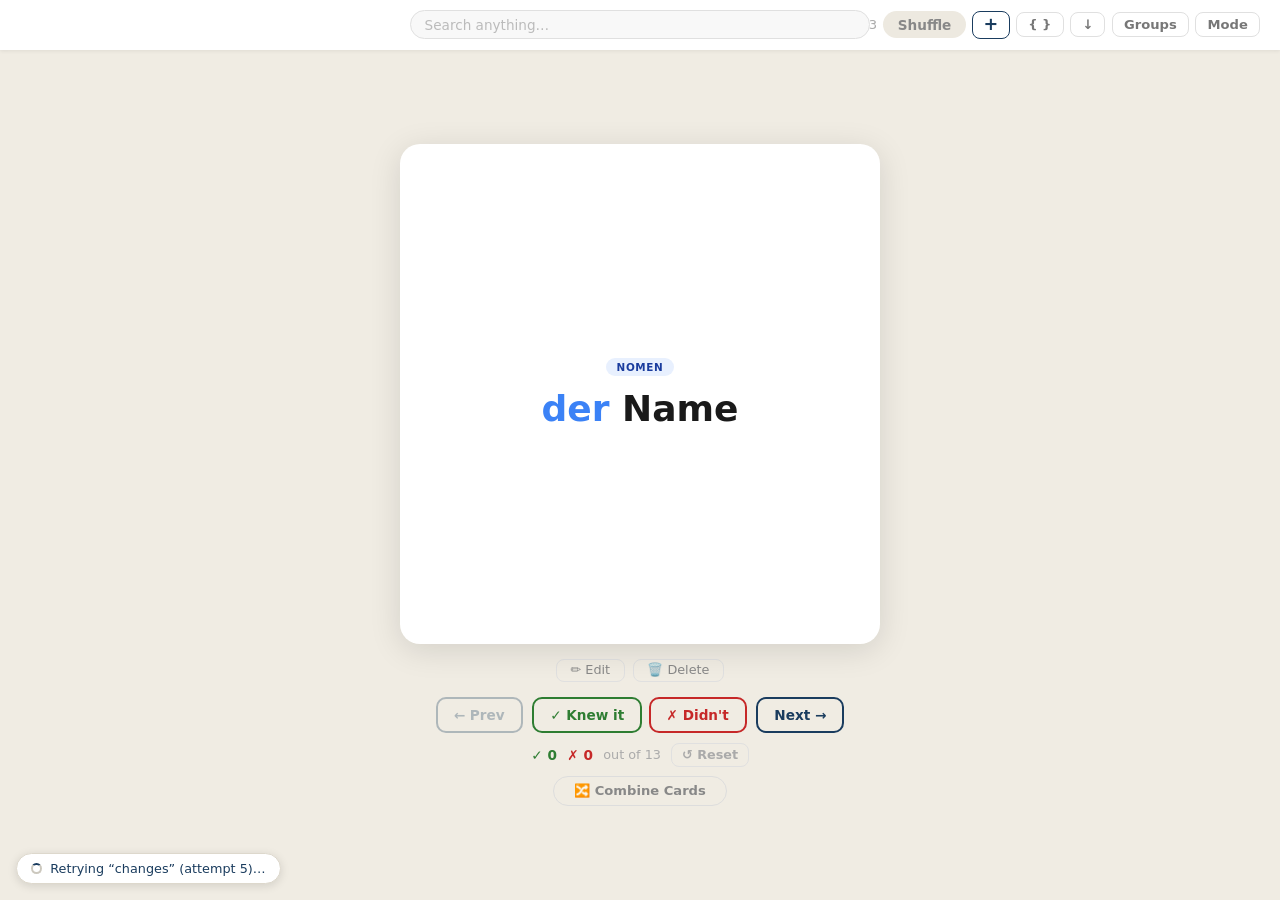
==== commit d1ee51c7: "fix on push update" ====
--- a/index.html
+++ b/index.html
@@ -2,7 +2,7 @@
 <html lang="en">
   <head>
     <meta charset="UTF-8" />
-    <meta name="viewport" content="width=device-width, initial-scale=1" />
+    <meta name="viewport" content="width=device-width, initial-scale=1, maximum-scale=1" />
     <title>German Cards</title>
     <link rel="icon" type="image/svg+xml" href="favicon.svg" />
     <link rel="stylesheet" href="style.css" />
@@ -213,6 +213,25 @@
           </button>
         </div>
 
+        <!-- API key editor (in-modal, replaces window.prompt) -->
+        <div id="ai-key-editor" class="hidden">
+          <div class="form-group">
+            <label>Anthropic API key <span id="ai-key-status"></span></label>
+            <input
+              type="password"
+              id="ai-key-input"
+              placeholder="sk-ant-…"
+              autocomplete="off"
+              spellcheck="false"
+            />
+          </div>
+          <div class="ai-preview-actions">
+            <button id="btn-ai-key-save">Save</button>
+            <button id="btn-ai-key-remove">Remove</button>
+            <button id="btn-ai-key-cancel">Cancel</button>
+          </div>
+        </div>
+
         <!-- AI panel (word input → preview → accept) -->
         <div id="ai-panel" class="hidden">
           <div id="ai-input-row">
@@ -229,6 +248,14 @@
             <button id="btn-ai-generate">✨ Generate</button>
             <div id="ai-error"></div>
           </div>
+          <!-- Wrong-type confirmation (in-modal, replaces window.confirm) -->
+          <div id="ai-mismatch" class="hidden">
+            <div id="ai-mismatch-text"></div>
+            <div class="ai-preview-actions">
+              <button id="btn-ai-mismatch-yes">✓ Yes</button>
+              <button id="btn-ai-mismatch-no">✗ No</button>
+            </div>
+          </div>
           <div id="ai-preview" class="hidden">
             <div id="ai-preview-content"></div>
             <div class="ai-preview-actions">
@@ -251,6 +278,14 @@
               <option value="regular">Regular</option>
               <option value="irregular">Irregular</option>
             </select>
+          </div>
+          <div class="form-group verb-flags-row">
+            <label class="verb-flag-label">
+              <input type="checkbox" id="verb-reflexive" /> Reflexiv (sich)
+            </label>
+            <label class="verb-flag-label">
+              <input type="checkbox" id="verb-trennbar" /> Trennbar
+            </label>
           </div>
           <label
             style="
@@ -351,6 +386,7 @@
               <option value="maskulin">Maskulin (der)</option>
               <option value="feminin">Feminin (die)</option>
               <option value="netral">Netral (das)</option>
+              <option value="kein">Kein Artikel</option>
             </select>
           </div>
           <div class="form-group">
@@ -562,6 +598,12 @@
     <!-- ── Logout (fixed, bottom-right, admin only) ─────────── -->
     <button id="btn-logout" class="logout-fab hidden">Logout</button>
 
+    <!-- ── Sync status toast (fixed, bottom-left) ───────────── -->
+    <div id="sync-toast" class="hidden">
+      <span id="sync-toast-spinner"></span>
+      <span id="sync-toast-text"></span>
+    </div>
+
     <script src="domhandler.js"></script>
     <script src="data.js"></script>
     <script src="render.js"></script>
--- a/style.css
+++ b/style.css
@@ -4,6 +4,25 @@
   box-sizing: border-box;
   margin: 0;
   padding: 0;
+}
+
+html {
+  -webkit-text-size-adjust: 100%;
+  text-size-adjust: 100%;
+}
+
+/* Prevent mobile double-tap zoom on anything tappable
+   (fast repeated taps on buttons/results otherwise trigger it) */
+button,
+input,
+select,
+textarea,
+a,
+label,
+.search-result,
+.picker-item,
+.ai-slider {
+  touch-action: manipulation;
 }
 
 /* ── Logout FAB (bottom-right, admin only) ──────────────────────────────────── */
@@ -30,6 +49,54 @@
   border-color: #999;
 }
 
+/* ── Sync status toast (bottom-left) ────────────────────────────────────────── */
+
+#sync-toast {
+  position: fixed;
+  bottom: 1rem;
+  left: 1rem;
+  z-index: 999;
+  display: flex;
+  align-items: center;
+  gap: 0.5rem;
+  background: white;
+  border: 1px solid #ddd8cc;
+  border-radius: 50px;
+  padding: 0.45rem 0.9rem;
+  font-size: 0.8rem;
+  color: #1a3c5e;
+  box-shadow: 0 2px 10px rgba(0, 0, 0, 0.12);
+  max-width: calc(100vw - 2rem);
+}
+#sync-toast-text {
+  white-space: nowrap;
+  overflow: hidden;
+  text-overflow: ellipsis;
+}
+#sync-toast-spinner {
+  flex: none;
+  width: 0.85em;
+  height: 0.85em;
+  border: 2px solid #ccc8be;
+  border-top-color: #1a3c5e;
+  border-radius: 50%;
+  animation: sync-spin 0.7s linear infinite;
+}
+#sync-toast.success #sync-toast-spinner {
+  border: none;
+  width: auto;
+  height: auto;
+  animation: none;
+}
+#sync-toast.success #sync-toast-spinner::before {
+  content: "✓";
+  color: #2e7d32;
+  font-weight: 700;
+}
+@keyframes sync-spin {
+  to { transform: rotate(360deg); }
+}
+
 html,
 body {
   width: 100%;
@@ -456,11 +523,25 @@
   background: #e6f4ea;
   color: #1a7a3c;
 }
+.gender-none {
+  background: #ececec;
+  color: #555;
+}
+.reflexive-badge {
+  background: #f3e8ff;
+  color: #6b1a9e;
+}
+.trennbar-badge {
+  background: #fff3e0;
+  color: #b85c00;
+}
 
 .badge-row {
   display: flex;
   gap: 0.4rem;
   align-items: center;
+  flex-wrap: wrap;
+  justify-content: center;
 }
 
 /* ── Card Front ───────────────────────────────────────────────── */
@@ -478,6 +559,14 @@
   color: #1a1a1a;
   text-align: center;
   line-height: 1.15;
+  max-width: 100%;
+  overflow-wrap: anywhere;
+}
+
+@media (max-width: 600px) {
+  .card-word {
+    font-size: 1.7rem;
+  }
 }
 
 .card-article {
@@ -929,8 +1018,10 @@
   border-radius: 20px;
   padding: 2rem;
   width: min(520px, 100%);
+  max-width: 100%;
   max-height: 90vh;
   overflow-y: auto;
+  overflow-x: hidden;
 }
 
 .modal h2 {
@@ -1001,6 +1092,25 @@
   border-color: #1a3c5e;
 }
 
+.verb-flags-row {
+  display: flex;
+  gap: 1.5rem;
+}
+
+.verb-flags-row .verb-flag-label {
+  display: flex;
+  align-items: center;
+  gap: 0.45rem;
+  margin-bottom: 0;
+  cursor: pointer;
+}
+
+.verb-flags-row input[type="checkbox"] {
+  width: auto;
+  padding: 0;
+  accent-color: #1a3c5e;
+}
+
 .conjugation-grid {
   display: grid;
   grid-template-columns: 80px 1fr;
@@ -1019,6 +1129,8 @@
 }
 
 .conjugation-grid input {
+  width: 100%;
+  min-width: 0;
   padding: 0.36rem 0.65rem;
   border: 1.5px solid #e0e0e0;
   border-radius: 7px;
@@ -1457,6 +1569,18 @@
     border-radius: 20px 20px 0 0;
     padding: 1.5rem 1.25rem 1.25rem;
     max-height: 92vh;
+  }
+
+  /* Type selector: 5 buttons can't fit one row on a phone — wrap them */
+  .type-selector {
+    flex-wrap: wrap;
+    gap: 0.4rem;
+  }
+  .type-btn {
+    flex: 1 1 calc(33.33% - 0.4rem);
+    min-width: 0;
+    padding: 0.45rem 0.25rem;
+    font-size: 0.82rem;
   }
 
   /* Group modal: make picker list fill remaining height */
@@ -1713,6 +1837,55 @@
   margin-top: 0.35rem;
 }
 
+/* Key editor + mismatch confirmation (in-modal replacements for prompt/confirm) */
+#ai-key-editor {
+  border: 2px solid #f0f4ff;
+  background: #f8faff;
+  border-radius: 12px;
+  padding: 1rem;
+  margin-bottom: 1rem;
+}
+
+#ai-key-editor .ai-preview-actions {
+  margin-top: 0.25rem;
+}
+
+#ai-key-status {
+  font-weight: 400;
+  text-transform: none;
+  color: #888;
+}
+
+#ai-mismatch {
+  border: 2px solid #f0f4ff;
+  background: #f8faff;
+  border-radius: 12px;
+  padding: 1rem;
+  margin-bottom: 1rem;
+}
+
+#ai-mismatch-text {
+  font-size: 0.95rem;
+  color: #1a3c5e;
+  margin-bottom: 0.75rem;
+  line-height: 1.4;
+}
+
+#btn-ai-key-save,
+#btn-ai-mismatch-yes {
+  background: #1a3c5e;
+  color: white;
+  border: none;
+}
+
+#btn-ai-key-remove,
+#btn-ai-key-cancel,
+#btn-ai-mismatch-no {
+  background: transparent;
+  border: 2px solid #ddd;
+  color: #666;
+}
+
 .ai-preview-actions {
   display: flex;
   gap: 0.75rem;
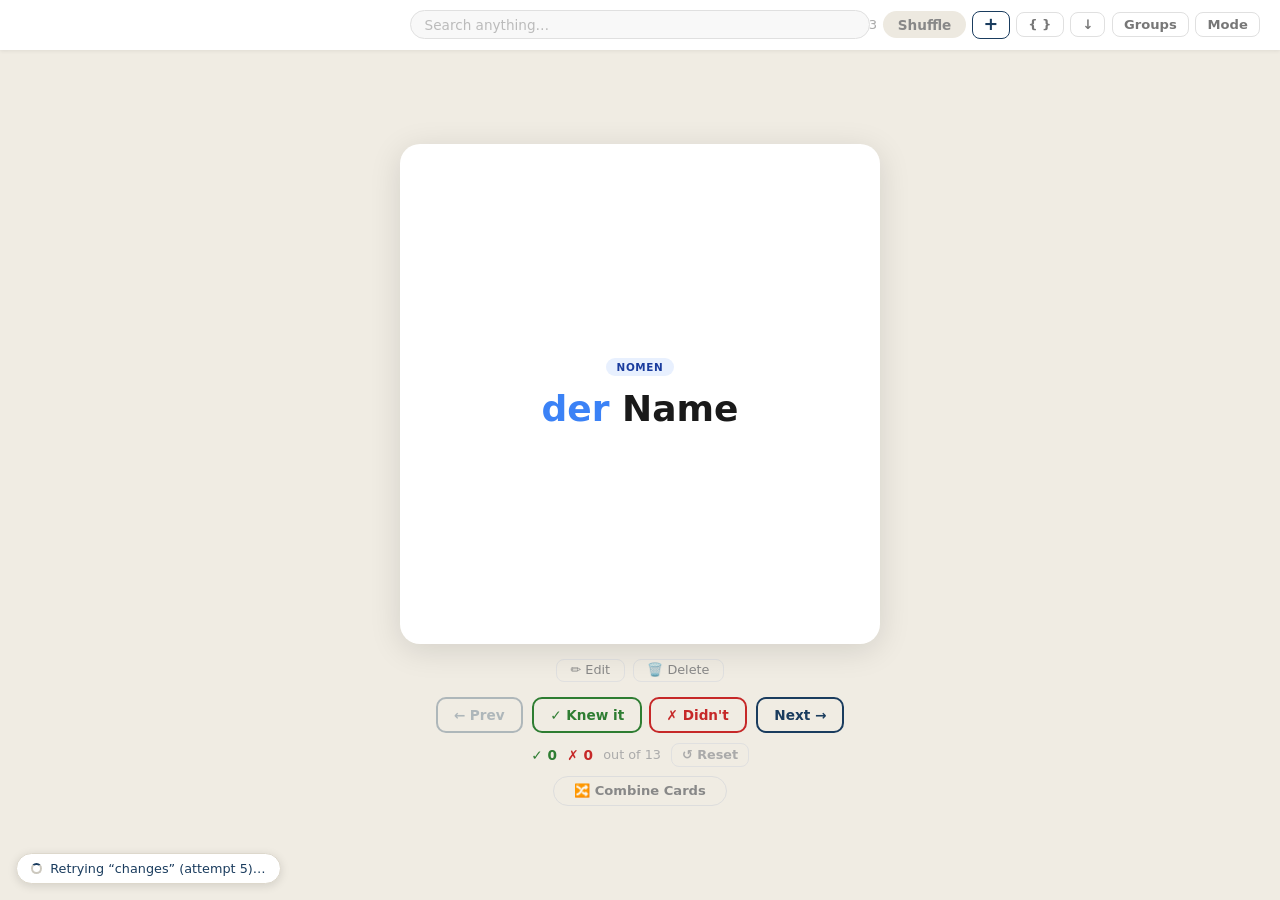
==== commit e242a6d9: "add login modal instead of prompt" ====
--- a/index.html
+++ b/index.html
@@ -103,6 +103,7 @@
                   >Gender</a
                 >
                 <a class="mode-drop-opt" href="flipped/index.html">Flipped</a>
+                <a class="mode-drop-opt" href="training/index.html">Training</a>
               </div>
             </div>
           </div>
@@ -244,6 +245,7 @@
                 autocomplete="off"
                 spellcheck="false"
               />
+              <div id="ai-word-dup" class="dup-warning hidden"></div>
             </div>
             <button id="btn-ai-generate">✨ Generate</button>
             <div id="ai-error"></div>
@@ -271,6 +273,7 @@
           <div class="form-group">
             <label>Infinitiv</label>
             <input type="text" id="verb-name" placeholder="e.g. gehen" />
+            <div id="verb-name-dup" class="dup-warning hidden"></div>
           </div>
           <div class="form-group">
             <label>Type</label>
@@ -375,6 +378,7 @@
           <div class="form-group">
             <label>Nomen</label>
             <input type="text" id="noun-name" placeholder="e.g. Hund" />
+            <div id="noun-name-dup" class="dup-warning hidden"></div>
           </div>
           <div class="form-group">
             <label>Plural</label>
@@ -404,6 +408,7 @@
           <div class="form-group">
             <label>Adverb</label>
             <input type="text" id="adv-name" placeholder="e.g. schnell" />
+            <div id="adv-name-dup" class="dup-warning hidden"></div>
           </div>
           <div class="form-group">
             <label>Type</label>
@@ -429,6 +434,7 @@
           <div class="form-group">
             <label>Präposition</label>
             <input type="text" id="prep-name" placeholder="e.g. bei" />
+            <div id="prep-name-dup" class="dup-warning hidden"></div>
           </div>
           <div class="form-group">
             <label>Case</label>
@@ -457,6 +463,7 @@
           <div class="form-group">
             <label>Grundform</label>
             <input type="text" id="adj-name" placeholder="e.g. schnell" />
+            <div id="adj-name-dup" class="dup-warning hidden"></div>
           </div>
           <div class="form-group">
             <label>Komparativ</label>
@@ -595,6 +602,37 @@
       </div>
     </div>
 
+    <!-- ── Admin Login Modal ─────────────────────────────────── -->
+    <div id="modal-login-overlay" class="hidden">
+      <div class="modal login-modal">
+        <h2>Admin Login</h2>
+        <div class="form-group">
+          <label>User</label>
+          <input
+            type="text"
+            id="login-user"
+            autocapitalize="none"
+            autocomplete="username"
+            autocorrect="off"
+            spellcheck="false"
+          />
+        </div>
+        <div class="form-group">
+          <label>Password</label>
+          <input
+            type="password"
+            id="login-pass"
+            autocomplete="current-password"
+          />
+        </div>
+        <div id="login-error" class="login-error hidden"></div>
+        <div class="modal-actions">
+          <button id="btn-login-confirm">Log in</button>
+          <button id="btn-login-cancel">Cancel</button>
+        </div>
+      </div>
+    </div>
+
     <!-- ── Logout (fixed, bottom-right, admin only) ─────────── -->
     <button id="btn-logout" class="logout-fab hidden">Logout</button>
 
--- a/style.css
+++ b/style.css
@@ -1001,7 +1001,8 @@
 
 #modal-overlay,
 #modal-group-overlay,
-#modal-bulk-overlay {
+#modal-bulk-overlay,
+#modal-login-overlay {
   position: fixed;
   inset: 0;
   background: rgba(0, 0, 0, 0.45);
@@ -1011,6 +1012,42 @@
   z-index: 100;
   padding: 1rem;
   overflow-y: auto;
+}
+
+/* Login can appear on top of another modal (e.g. Save inside Add Card) */
+#modal-login-overlay {
+  z-index: 200;
+}
+
+.login-modal {
+  width: min(380px, 100%);
+}
+
+.login-error {
+  color: #c62828;
+  font-size: 0.85rem;
+  margin-top: 0.75rem;
+}
+
+#btn-login-confirm {
+  background: #1a3c5e;
+  color: white;
+  border: 2px solid #1a3c5e;
+}
+#btn-login-confirm:hover {
+  background: #14304c;
+}
+#btn-login-confirm:disabled {
+  opacity: 0.6;
+  cursor: wait;
+}
+#btn-login-cancel {
+  background: transparent;
+  color: #666;
+  border: 2px solid #ddd;
+}
+#btn-login-cancel:hover {
+  background: #f5f5f5;
 }
 
 .modal {
@@ -1777,6 +1814,18 @@
   margin-top: 0.5rem;
 }
 
+/* Duplicate-word warning (add/edit modal, manual + AI) */
+.form-group input.input-dup,
+.form-group input.input-dup:focus {
+  border-color: #f59e0b;
+}
+
+.dup-warning {
+  color: #b45309;
+  font-size: 0.8rem;
+  margin-top: 0.3rem;
+}
+
 /* Preview */
 #ai-preview-content {
   border: 2px solid #f0f4ff;
